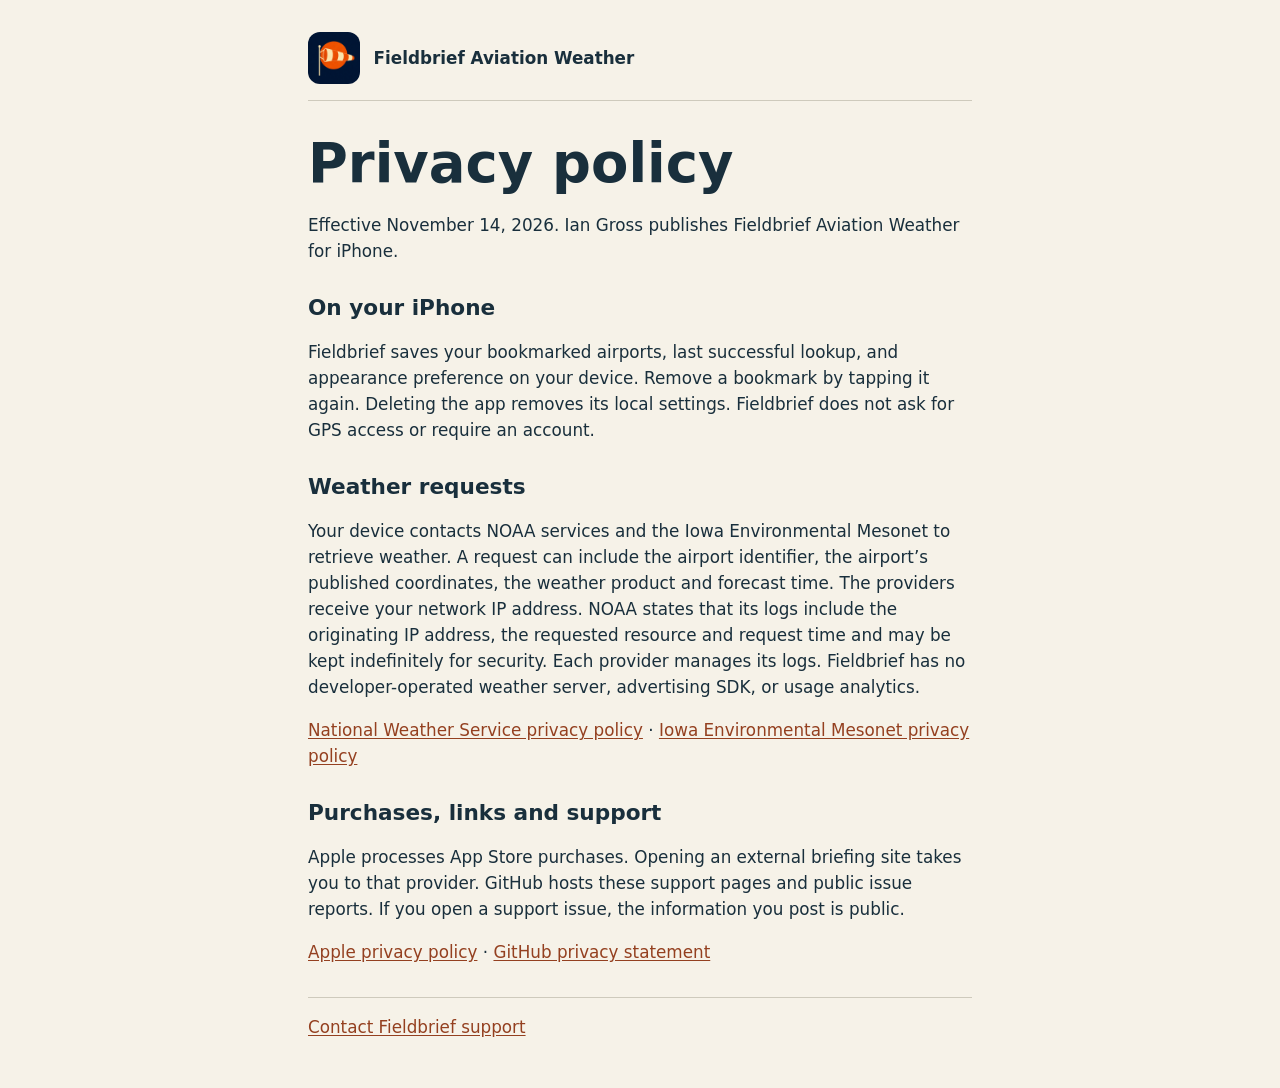
==== privacy.html @ dbc7da73 "Publish Fieldbrief support and privacy pages" ====
<!doctype html>
<html lang="en">
<meta charset="utf-8">
<meta name="viewport" content="width=device-width, initial-scale=1">
<title>Fieldbrief Aviation Weather · Privacy</title>
<link rel="stylesheet" href="style.css">
<main>
  <header><img src="icon.png" width="52" height="52" alt=""><strong>Fieldbrief Aviation Weather</strong></header>
  <h1>Privacy policy</h1>
  <p>Effective November 14, 2026. Ian Gross publishes Fieldbrief Aviation Weather for iPhone.</p>
  <h2>On your iPhone</h2>
  <p>Fieldbrief saves your bookmarked airports, last successful lookup, and appearance preference on your device. Remove a bookmark by tapping it again. Deleting the app removes its local settings. Fieldbrief does not ask for GPS access or require an account.</p>
  <h2>Weather requests</h2>
  <p>Your device contacts NOAA services and the Iowa Environmental Mesonet to retrieve weather. A request can include the airport identifier, the airport’s published coordinates, the weather product and forecast time. The providers receive your network IP address. NOAA states that its logs include the originating IP address, the requested resource and request time and may be kept indefinitely for security. Each provider manages its logs. Fieldbrief has no developer-operated weather server, advertising SDK, or usage analytics.</p>
  <p><a href="https://www.weather.gov/privacy">National Weather Service privacy policy</a> · <a href="https://mesonet.agron.iastate.edu/disclaimer.php">Iowa Environmental Mesonet privacy policy</a></p>
  <h2>Purchases, links and support</h2>
  <p>Apple processes App Store purchases. Opening an external briefing site takes you to that provider. GitHub hosts these support pages and public issue reports. If you open a support issue, the information you post is public.</p>
  <p><a href="https://www.apple.com/legal/privacy/">Apple privacy policy</a> · <a href="https://docs.github.com/en/site-policy/privacy-policies/github-general-privacy-statement">GitHub privacy statement</a></p>
  <footer><a href="./">Contact Fieldbrief support</a></footer>
</main>
</html>
---- style.css ----
:root { color-scheme: light dark; --paper: #f6f2e8; --ink: #192f3c; --line: #cecabc; --accent: #944020; }
@media (prefers-color-scheme: dark) {
  :root { --paper: #101f2b; --ink: #f0eade; --line: #40505b; --accent: #ffb494; }
}
* { box-sizing: border-box; }
body { margin: 0; background: var(--paper); color: var(--ink); font: 1.05rem/1.55 system-ui, sans-serif; }
main { max-width: 44rem; margin: auto; padding: 2rem 1.25rem 3rem; }
header { display: flex; align-items: center; gap: .85rem; border-bottom: 1px solid var(--line); padding-bottom: 1rem; }
header img { border-radius: 12px; }
h1, h2 { line-height: 1.15; }
h1 { margin: 2rem 0 1rem; font-size: clamp(2.2rem, 8vw, 3.4rem); }
h2 { margin-top: 2rem; font-size: 1.35rem; }
a { color: var(--accent); text-underline-offset: .14em; }
footer { margin-top: 2rem; padding-top: 1rem; border-top: 1px solid var(--line); }
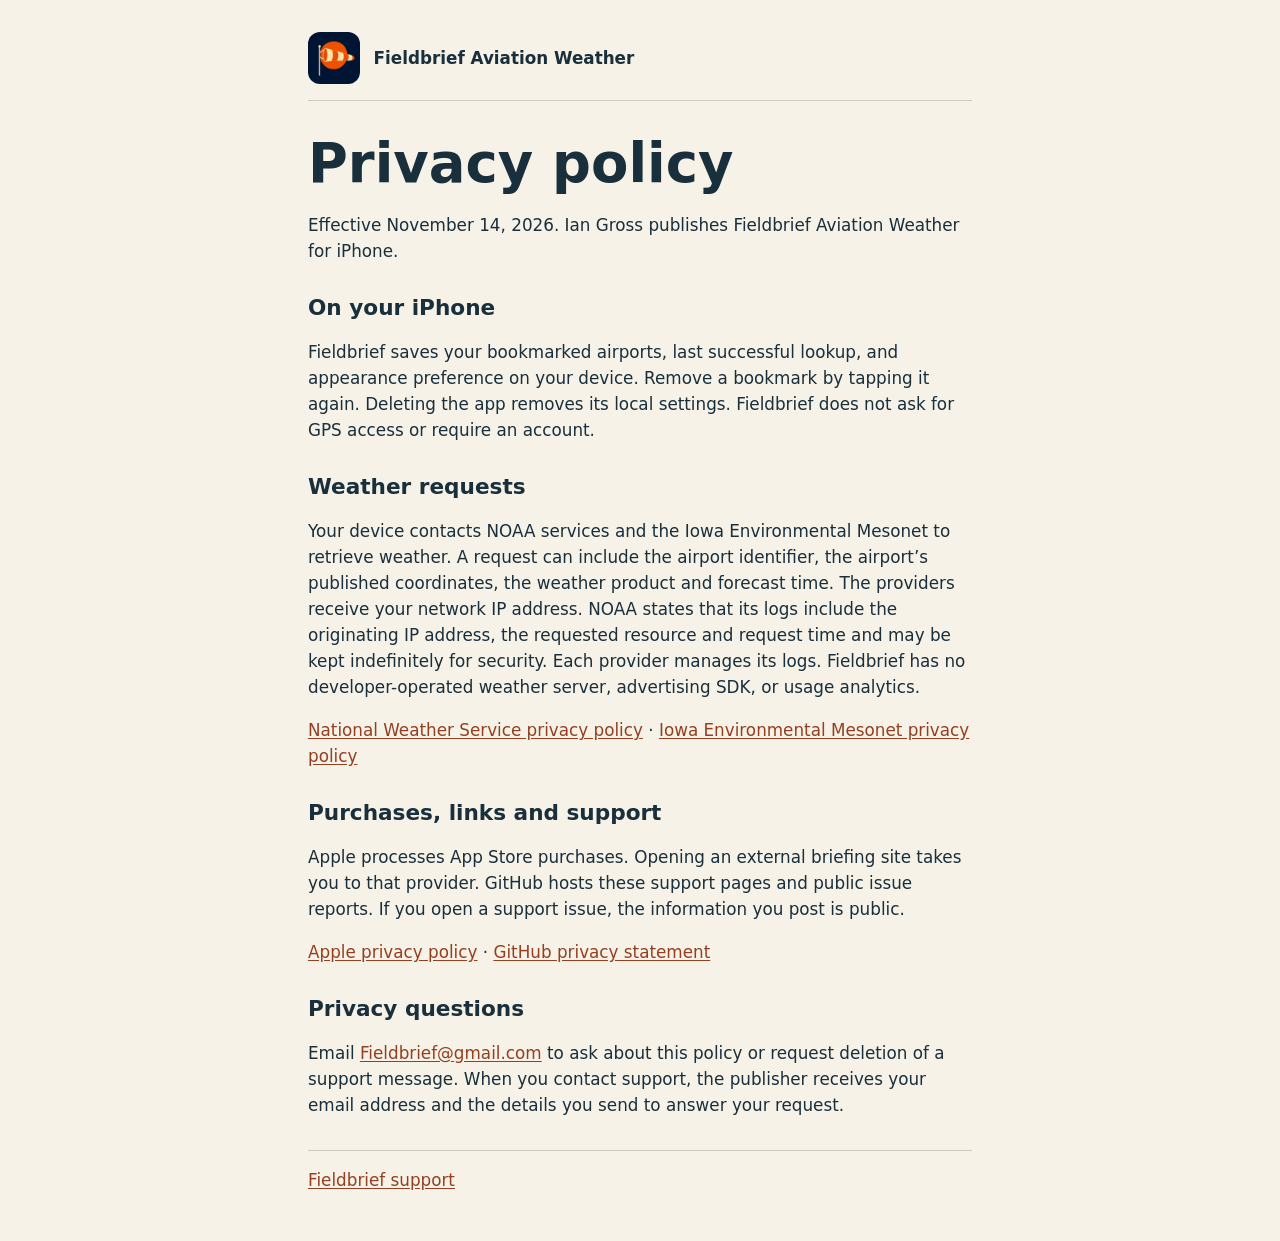
==== commit 92fd71ba: "Add the Fieldbrief support and privacy mailbox" ====
--- a/privacy.html
+++ b/privacy.html
@@ -16,6 +16,8 @@
   <h2>Purchases, links and support</h2>
   <p>Apple processes App Store purchases. Opening an external briefing site takes you to that provider. GitHub hosts these support pages and public issue reports. If you open a support issue, the information you post is public.</p>
   <p><a href="https://www.apple.com/legal/privacy/">Apple privacy policy</a> · <a href="https://docs.github.com/en/site-policy/privacy-policies/github-general-privacy-statement">GitHub privacy statement</a></p>
-  <footer><a href="./">Contact Fieldbrief support</a></footer>
+  <h2>Privacy questions</h2>
+  <p>Email <a href="mailto:Fieldbrief@gmail.com">Fieldbrief@gmail.com</a> to ask about this policy or request deletion of a support message. When you contact support, the publisher receives your email address and the details you send to answer your request.</p>
+  <footer><a href="./">Fieldbrief support</a></footer>
 </main>
 </html>
